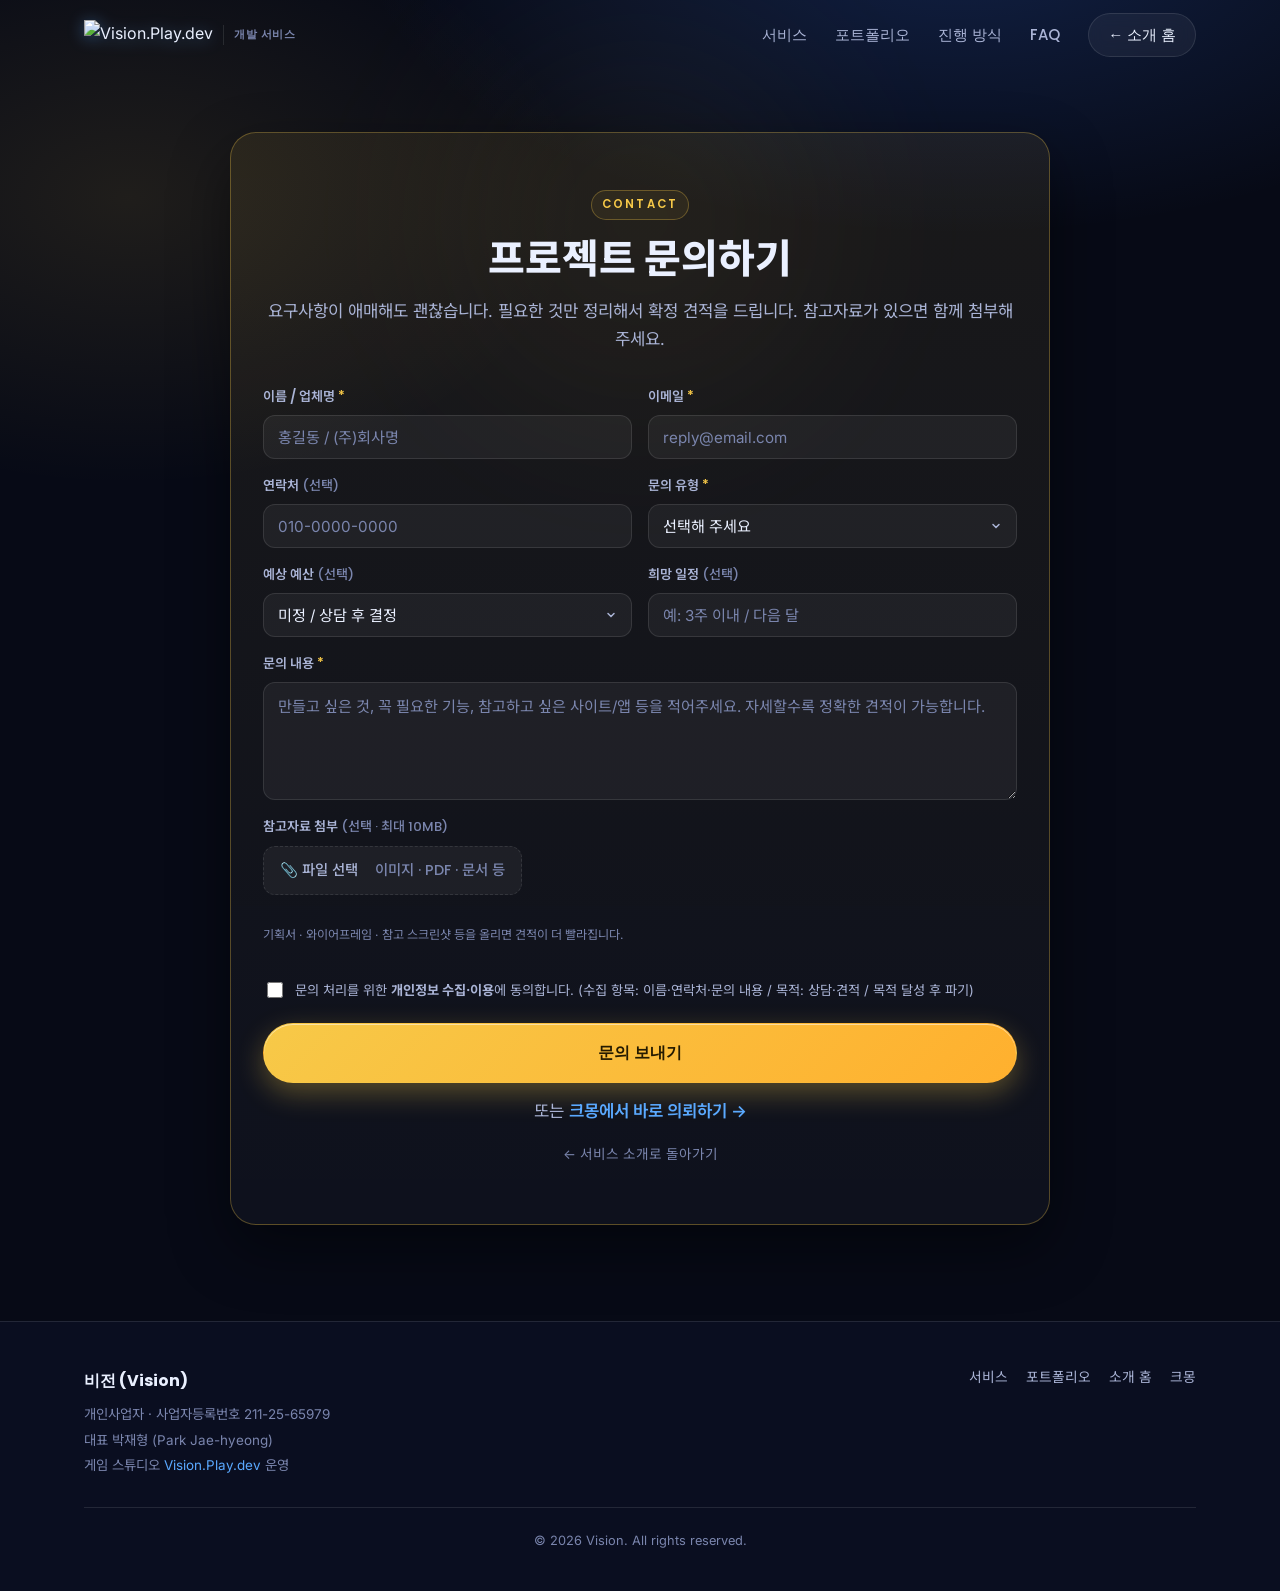
==== contact/index.html @ 959bc7f0 "feat: dev.visionplaydev.uk 서브도메인 사이트 (visionplaydev.uk/dev 에서 이전)" ====
<!DOCTYPE html>
<html lang="ko">
<head>
  <meta charset="UTF-8" />
  <meta name="viewport" content="width=device-width, initial-scale=1.0" />
  <title>프로젝트 문의하기 — 비전 개발 서비스</title>
  <meta name="description" content="홈페이지·앱·백엔드 개발 문의. 요구사항이 애매해도 정리부터 도와드립니다. 참고자료 첨부 가능, 보통 1영업일 내 회신." />
  <meta name="theme-color" content="#070a16" />
  <meta name="robots" content="noindex,follow" />
  <link rel="icon" type="image/png" href="/assets/favicon.png?v=1" />
  <link rel="apple-touch-icon" href="/assets/favicon.png?v=1" />
  <link rel="canonical" href="https://dev.visionplaydev.uk/contact/" />

  <meta property="og:type" content="website" />
  <meta property="og:locale" content="ko_KR" />
  <meta property="og:title" content="프로젝트 문의하기 — 비전 개발 서비스" />
  <meta property="og:description" content="홈페이지·앱·백엔드 개발 문의. 참고자료 첨부 가능, 보통 1영업일 내 회신." />
  <meta property="og:url" content="https://dev.visionplaydev.uk/contact/" />
  <meta property="og:image" content="https://visionplaydev.uk/assets/app-icon.png" />
  <meta name="twitter:card" content="summary" />

  <link rel="preconnect" href="https://fonts.googleapis.com" />
  <link rel="preconnect" href="https://fonts.gstatic.com" crossorigin />
  <link href="https://fonts.googleapis.com/css2?family=Poppins:wght@500;600;700;800&family=Inter:wght@400;500;600;700&family=Noto+Sans+KR:wght@400;500;700;900&display=swap" rel="stylesheet" />
  <script src="https://challenges.cloudflare.com/turnstile/v0/api.js" async defer></script>

  <link rel="stylesheet" href="/dev.css" />
</head>
<body>

  <!-- ================= HEADER ================= -->
  <header class="site-header" id="top">
    <div class="container nav-bar">
      <a class="brand" href="/" aria-label="비전 개발 서비스 홈">
        <img src="/assets/vpd-logo.png" alt="Vision.Play.dev" />
        <span class="brand-tag">개발 서비스</span>
      </a>
      <nav class="nav-links" aria-label="주요">
        <a href="/#services">서비스</a>
        <a href="/#portfolio">포트폴리오</a>
        <a href="/#process">진행 방식</a>
        <a href="/#faq">FAQ</a>
        <a class="btn btn-ghost nav-cta" href="/">← 소개 홈</a>
      </nav>
      <button class="nav-toggle" aria-label="메뉴" aria-expanded="false"><span></span><span></span><span></span></button>
    </div>
    <nav class="mobile-menu" hidden aria-label="모바일">
      <a href="/#services">서비스</a>
      <a href="/#portfolio">포트폴리오</a>
      <a href="/#process">진행 방식</a>
      <a href="/#faq">FAQ</a>
      <a href="/">← 소개 홈</a>
    </nav>
  </header>

  <!-- ================= 문의 폼 ================= -->
  <section class="contact" style="padding:132px 0 96px">
    <div class="hero-bg"></div>
    <div class="stars" id="stars"></div>
    <div class="aurora" style="width:520px;height:520px;background:radial-gradient(circle,rgba(247,201,72,.16),transparent 70%);left:50%;top:-40px;transform:translateX(-50%)"></div>
    <div class="container">
      <div class="contact-card">
        <span class="eyebrow" id="cEye">Contact</span>
        <h1 id="cTitle" style="font-size:clamp(1.6rem,5.2vw,2.5rem);margin-top:16px">프로젝트 문의하기</h1>
        <p id="cIntro">요구사항이 애매해도 괜찮습니다. 필요한 것만 정리해서 확정 견적을 드립니다. 참고자료가 있으면 함께 첨부해 주세요.</p>

        <form class="cform" id="devForm" novalidate>
          <div class="cform-grid">
            <div class="field">
              <label for="f-name">이름 / 업체명 <span class="req">*</span></label>
              <input id="f-name" name="name" type="text" required placeholder="홍길동 / (주)회사명" autocomplete="name" />
            </div>
            <div class="field">
              <label for="f-email">이메일 <span class="req">*</span></label>
              <input id="f-email" name="email" type="email" required placeholder="reply@email.com" autocomplete="email" />
            </div>
            <div class="field">
              <label for="f-phone">연락처 <span class="opt">(선택)</span></label>
              <input id="f-phone" name="phone" type="tel" placeholder="010-0000-0000" autocomplete="tel" />
            </div>
            <div class="field">
              <label for="f-type">문의 유형 <span class="req">*</span></label>
              <select id="f-type" name="type" required>
                <option value="" disabled selected>선택해 주세요</option>
                <option>홈페이지 · 웹</option>
                <option>랜딩페이지</option>
                <option>문의 · 예약 폼</option>
                <option>쇼핑몰 · 결제</option>
                <option>API · 백엔드 · 서버</option>
                <option>앱 개발</option>
                <option>자동화 · AI · 기타</option>
              </select>
            </div>
            <div class="field">
              <label for="f-budget">예상 예산 <span class="opt">(선택)</span></label>
              <select id="f-budget" name="budget">
                <option value="" selected>미정 / 상담 후 결정</option>
                <option>~ 50만원</option>
                <option>50 ~ 150만원</option>
                <option>150 ~ 300만원</option>
                <option>300만원 이상</option>
              </select>
            </div>
            <div class="field">
              <label for="f-timeline">희망 일정 <span class="opt">(선택)</span></label>
              <input id="f-timeline" name="timeline" type="text" placeholder="예: 3주 이내 / 다음 달" />
            </div>
            <div class="field full">
              <label for="f-message">문의 내용 <span class="req">*</span></label>
              <textarea id="f-message" name="message" required placeholder="만들고 싶은 것, 꼭 필요한 기능, 참고하고 싶은 사이트/앱 등을 적어주세요. 자세할수록 정확한 견적이 가능합니다."></textarea>
            </div>
            <div class="field full file-field">
              <label>참고자료 첨부 <span class="opt">(선택 · 최대 10MB)</span></label>
              <label class="file-btn" for="f-files">📎 파일 선택 &nbsp;<span class="opt">이미지 · PDF · 문서 등</span></label>
              <input id="f-files" name="files" type="file" multiple />
              <div class="file-list" id="fileList"></div>
              <div class="file-hint">기획서 · 와이어프레임 · 참고 스크린샷 등을 올리면 견적이 더 빨라집니다.</div>
            </div>
          </div>

          <div class="honeypot" aria-hidden="true"><label>이 칸은 비워두세요<input type="text" name="honeypot" tabindex="-1" autocomplete="off" /></label></div>

          <div class="cf-row">
            <div class="cf-turnstile" data-sitekey="0x4AAAAAADtVoc3ixjWb9UQ_" data-theme="dark"></div>
            <label class="consent"><input type="checkbox" id="f-consent" required /><span>문의 처리를 위한 <b style="color:var(--ink-soft)">개인정보 수집·이용</b>에 동의합니다. (수집 항목: 이름·연락처·문의 내용 / 목적: 상담·견적 / 목적 달성 후 파기)</span></label>
          </div>

          <button type="submit" class="btn btn-primary btn-submit" id="submitBtn">문의 보내기</button>
        </form>

        <!-- 에러 메시지 (폼 밖 → 폼 안 숨겨져도 보임) -->
        <div class="form-msg" id="formMsg" role="status" aria-live="polite"></div>

        <!-- 전송 완료 화면 -->
        <div id="doneBox" style="display:none;text-align:center;padding:8px 0 4px">
          <div style="width:70px;height:70px;margin:6px auto 22px;border-radius:50%;display:flex;align-items:center;justify-content:center;background:rgba(67,217,163,.14);border:1px solid rgba(67,217,163,.4)">
            <svg width="36" height="36" viewBox="0 0 24 24" fill="none" stroke="#43d9a3" stroke-width="2.6" stroke-linecap="round" stroke-linejoin="round"><path d="M20 6 9 17l-5-5"/></svg>
          </div>
          <h2 style="font-size:clamp(1.5rem,4.6vw,2.1rem)">문의가 접수되었습니다</h2>
          <p style="color:var(--ink-soft);margin-top:16px;font-size:1.03rem">보내주신 내용 확인 후 <b style="color:var(--ink)">보통 1영업일 이내</b>로 연락드리겠습니다.<br>소중한 문의 감사합니다! 🙏</p>
          <a class="btn btn-ghost" href="/" style="margin-top:28px">← 서비스 소개로 돌아가기</a>
        </div>

        <p class="form-alt" id="cAlt">또는 <a href="https://kmong.com/@VisionPlayDev" target="_blank" rel="noopener">크몽에서 바로 의뢰하기 →</a></p>
        <p id="cBack" style="margin-top:14px;text-align:center"><a href="/" style="color:var(--ink-dim);font-size:.85rem">← 서비스 소개로 돌아가기</a></p>
      </div>
    </div>
  </section>

  <!-- ================= FOOTER ================= -->
  <footer class="site-footer">
    <div class="container">
      <div class="foot-grid">
        <div class="foot-biz">
          <span class="bz-name">비전 (Vision)</span>
          개인사업자 · 사업자등록번호 211-25-65979<br>
          대표 박재형 (Park Jae-hyeong)<br>
          게임 스튜디오 <a href="https://visionplaydev.uk/" target="_blank" rel="noopener">Vision.Play.dev</a> 운영
        </div>
        <div class="foot-links">
          <a href="/#services">서비스</a>
          <a href="/#portfolio">포트폴리오</a>
          <a href="/">소개 홈</a>
          <a href="https://kmong.com/@VisionPlayDev" target="_blank" rel="noopener">크몽</a>
        </div>
      </div>
      <div class="foot-copy">© 2026 Vision. All rights reserved.</div>
    </div>
  </footer>

  <script src="/dev.js"></script>
  <script>
  /* ===== 문의 폼 (파일첨부 base64 → Apps Script → 시트 + 오라클 파일 + 메일) ===== */
  (function(){
    var form=document.getElementById('devForm'); if(!form) return;
    var FORM_ACTION='https://script.google.com/macros/s/AKfycbynr-1gxAlMALI7JBzzuoeRo1yzXWOlItXWUu-nw0VmFmGQImgWIJ8XqFjp1HZafDs9Jw/exec';
    var MAX_TOTAL=10*1024*1024; /* 10MB */
    var fileInput=document.getElementById('f-files');
    var fileList=document.getElementById('fileList');
    var msg=document.getElementById('formMsg');
    var btn=document.getElementById('submitBtn');
    var chosen=[];

    function fmt(b){return b<1024?b+'B':b<1048576?Math.round(b/1024)+'KB':(b/1048576).toFixed(1)+'MB';}
    function esc(s){return (''+s).replace(/[&<>"]/g,function(c){return {'&':'&amp;','<':'&lt;','>':'&gt;','"':'&quot;'}[c];});}
    function render(){
      fileList.innerHTML='';
      chosen.forEach(function(f,i){
        var d=document.createElement('div'); d.className='fi';
        d.innerHTML='<span>'+esc(f.name)+' · '+fmt(f.size)+'</span>';
        var rm=document.createElement('span'); rm.className='rm'; rm.textContent='✕'; rm.title='제거';
        rm.addEventListener('click',function(){chosen.splice(i,1);render();});
        d.appendChild(rm); fileList.appendChild(d);
      });
    }
    fileInput.addEventListener('change',function(){
      for(var i=0;i<fileInput.files.length;i++) chosen.push(fileInput.files[i]);
      fileInput.value=''; render();
    });
    function readB64(file){return new Promise(function(res,rej){var r=new FileReader();
      r.onload=function(){res({name:file.name,type:file.type||'application/octet-stream',data:(''+r.result).split(',')[1]});};
      r.onerror=rej; r.readAsDataURL(file);});}
    function show(t,ok){msg.textContent=t; msg.className='form-msg '+(ok?'ok':'err');}

    form.addEventListener('submit',async function(e){
      e.preventDefault();
      msg.className='form-msg';
      if(form.honeypot && form.honeypot.value) return; /* bot */
      if(!form.name.value.trim()||!form.email.value.trim()||!form.type.value||!form.message.value.trim()){show('필수 항목(*)을 모두 입력해 주세요.',false);return;}
      if(!document.getElementById('f-consent').checked){show('개인정보 수집·이용에 동의해 주세요.',false);return;}
      var tk=form.querySelector('[name="cf-turnstile-response"]'); var token=tk?tk.value:'';
      if(!token){show('잠시 후 스팸 방지 확인이 완료되면 다시 눌러주세요.',false);return;}
      var total=0; chosen.forEach(function(f){total+=f.size;});
      if(total>MAX_TOTAL){show('첨부파일 총 용량이 10MB를 넘습니다. 용량을 줄여 다시 시도해 주세요.',false);return;}
      if(!FORM_ACTION){show('문의 폼을 준비 중입니다. 잠시 후 다시 시도하시거나 크몽으로 문의해 주세요.',false);return;}

      btn.disabled=true; btn.textContent='보내는 중…';
      try{
        var files=[]; for(var i=0;i<chosen.length;i++) files.push(await readB64(chosen[i]));
        var fd=new FormData();
        fd.append('name',form.name.value.trim());
        fd.append('email',form.email.value.trim());
        fd.append('phone',form.phone.value.trim());
        fd.append('type',form.type.value);
        fd.append('budget',form.budget.value);
        fd.append('timeline',form.timeline.value.trim());
        fd.append('message',form.message.value.trim());
        fd.append('files',JSON.stringify(files));
        fd.append('honeypot',form.honeypot?form.honeypot.value:'');
        fd.append('cf-turnstile-response',token);
        fd.append('page',location.href);
        fd.append('userAgent',navigator.userAgent);
        var res=await fetch(FORM_ACTION,{method:'POST',body:fd});
        var data=await res.json();
        if(data && data.result==='success'){
          msg.className='form-msg';
          form.style.display='none';
          ['cEye','cTitle','cIntro','cAlt','cBack'].forEach(function(id){var el=document.getElementById(id); if(el) el.style.display='none';});
          var done=document.getElementById('doneBox');
          done.style.display='block';
          done.scrollIntoView({behavior:'smooth',block:'center'});
        }else{
          show('전송에 실패했습니다 ('+((data&&data.error)||'unknown')+'). 잠시 후 다시 시도하거나 크몽으로 문의해 주세요.',false);
          btn.disabled=false; btn.textContent='문의 보내기';
          if(window.turnstile){try{turnstile.reset();}catch(_){}}
        }
      }catch(err){
        show('전송 중 오류가 발생했습니다. 네트워크 확인 후 다시 시도해 주세요.',false);
        btn.disabled=false; btn.textContent='문의 보내기';
        if(window.turnstile){try{turnstile.reset();}catch(_){}}
      }
    });
  })();
  </script>
</body>
</html>
---- dev.css ----
/* =========================================================
   비전 개발 서비스 — 공유 스타일 (/dev/ + /dev/contact/)
   Dark premium, glowing-block aesthetic
   ========================================================= */
:root{
  --bg:#070a16; --bg-2:#0a0e20;
  --panel:rgba(255,255,255,.04); --panel-brd:rgba(255,255,255,.10);
  --ink:#eaf0ff; --ink-soft:#aab4d6; --ink-dim:#7a85ad;
  --gold:#f7c948; --gold-2:#ffb02e; --blue:#5aa9ff; --blue-2:#3a7bff;
  --teal:#34d6d6; --red:#ef4a52; --purple:#9b6bff; --green:#43d9a3;
  --maxw:1160px; --radius:18px;
  --shadow:0 24px 60px rgba(0,0,0,.45);
  --ease:cubic-bezier(.22,.61,.36,1);
}
*{box-sizing:border-box}
html{scroll-behavior:smooth}
body{
  margin:0; background:var(--bg); color:var(--ink);
  font-family:"Inter","Noto Sans KR",system-ui,-apple-system,sans-serif;
  line-height:1.7; overflow-x:hidden;
  word-break:keep-all; overflow-wrap:break-word;
  -webkit-user-select:none;-ms-user-select:none;user-select:none;-webkit-touch-callout:none;
  -webkit-font-smoothing:antialiased;
}
img{max-width:100%;display:block}
a{color:inherit;text-decoration:none}
h1,h2,h3,h4{font-family:"Poppins","Noto Sans KR",sans-serif;line-height:1.18;margin:0;font-weight:800}
p{margin:0}
.container{width:100%;max-width:var(--maxw);margin:0 auto;padding:0 24px}
section{scroll-margin-top:80px;position:relative}
h1,h2,h3,h4,p,li,.chip,.svc-card p,.pf-desc{word-break:keep-all;overflow-wrap:break-word}

.eyebrow{
  display:inline-block;font-family:"Poppins",sans-serif;
  font-size:.72rem;font-weight:600;letter-spacing:.18em;text-transform:uppercase;color:var(--gold);
  padding:.35em .9em;border:1px solid rgba(247,201,72,.3);border-radius:999px;background:rgba(247,201,72,.06);
}
.grad-text{
  background:linear-gradient(100deg,var(--gold) 0%,#ffe9a8 45%,var(--blue) 100%);
  -webkit-background-clip:text;background-clip:text;color:transparent;
}
.sec-head{max-width:720px;margin:0 auto 52px;text-align:center}
.sec-head h2{font-size:clamp(1.4rem,4.6vw,2.5rem)}
.sec-head p{color:var(--ink-soft);margin-top:14px;font-size:1.03rem}
.sec-pad{padding:88px 0}

/* ---- Buttons ---- */
.btn{display:inline-flex;align-items:center;justify-content:center;gap:.5em;
  font-family:"Poppins",sans-serif;font-weight:600;font-size:.98rem;
  padding:.9em 1.6em;border-radius:999px;cursor:pointer;border:1px solid transparent;
  transition:transform .25s var(--ease),box-shadow .25s var(--ease),background .25s;white-space:nowrap}
.btn-primary{color:#241a00;background:linear-gradient(135deg,var(--gold) 0%,var(--gold-2) 100%);
  box-shadow:0 10px 28px rgba(247,201,72,.32),inset 0 1px 0 rgba(255,255,255,.5)}
.btn-primary:hover{transform:translateY(-3px);box-shadow:0 16px 38px rgba(247,201,72,.45),inset 0 1px 0 rgba(255,255,255,.5)}
.btn-ghost{color:var(--ink);background:rgba(255,255,255,.05);border-color:var(--panel-brd);backdrop-filter:blur(8px)}
.btn-ghost:hover{background:rgba(255,255,255,.1);transform:translateY(-3px)}
.btn-kmong{color:#fff;background:linear-gradient(135deg,#ff6b35,#ff4d6d);box-shadow:0 10px 28px rgba(255,77,109,.3)}
.btn-kmong:hover{transform:translateY(-3px);box-shadow:0 16px 38px rgba(255,77,109,.42)}

/* ---- FX layers ---- */
.stars{position:absolute;inset:0;overflow:hidden;pointer-events:none;z-index:0}
.star-dot{position:absolute;background:#fff;border-radius:50%;opacity:0;animation:twinkle 4s infinite ease-in-out}
@keyframes twinkle{0%,100%{opacity:.12}50%{opacity:.85}}
.aurora{position:absolute;border-radius:50%;filter:blur(90px);opacity:.5;pointer-events:none;z-index:0}

/* ---- Header ---- */
.site-header{position:fixed;inset:0 0 auto 0;z-index:60;transition:background .3s,backdrop-filter .3s,border-color .3s;border-bottom:1px solid transparent}
.site-header.scrolled{background:rgba(7,10,22,.8);backdrop-filter:blur(14px) saturate(1.3);border-bottom-color:var(--panel-brd)}
.nav-bar{display:flex;align-items:center;justify-content:space-between;height:70px}
.brand{display:flex;align-items:center;gap:10px}
.brand img{height:30px;width:auto;filter:drop-shadow(0 2px 8px rgba(90,169,255,.4))}
.brand .brand-tag{font-family:"Poppins",sans-serif;font-weight:600;font-size:.7rem;letter-spacing:.05em;color:var(--ink-dim);
  border-left:1px solid var(--panel-brd);padding-left:10px}
.nav-links{display:flex;align-items:center;gap:28px}
.nav-links a{font-family:"Poppins",sans-serif;font-weight:500;font-size:.94rem;color:var(--ink-soft);transition:color .2s}
.nav-links a:hover{color:var(--ink)}
.nav-links .nav-cta{padding:.55em 1.25em;color:var(--ink)}
.nav-toggle{display:none;flex-direction:column;gap:5px;background:none;border:0;cursor:pointer;padding:8px}
.nav-toggle span{width:24px;height:2px;background:var(--ink);border-radius:2px;transition:.3s}
.nav-toggle[aria-expanded="true"] span:nth-child(1){transform:translateY(7px) rotate(45deg)}
.nav-toggle[aria-expanded="true"] span:nth-child(2){opacity:0}
.nav-toggle[aria-expanded="true"] span:nth-child(3){transform:translateY(-7px) rotate(-45deg)}
.mobile-menu{display:none;flex-direction:column;gap:2px;padding:8px 24px 20px;background:rgba(7,10,22,.97);backdrop-filter:blur(14px);border-bottom:1px solid var(--panel-brd)}
.mobile-menu:not([hidden]){display:flex}
.mobile-menu a{font-family:"Poppins",sans-serif;padding:13px 6px;color:var(--ink-soft);border-bottom:1px solid rgba(255,255,255,.05)}
.mobile-menu a:hover{color:var(--gold)}

/* ---- Hero ---- */
.hero{position:relative;padding:150px 0 90px;overflow:hidden}
.hero-bg{position:absolute;inset:0;z-index:0;background:
  radial-gradient(1000px 500px at 75% -5%,rgba(58,123,255,.20),transparent 60%),
  radial-gradient(760px 480px at 10% 15%,rgba(247,201,72,.10),transparent 60%)}
.hero .container{position:relative;z-index:2;max-width:940px;text-align:center}
.hero h1{font-size:clamp(1.7rem,6vw,3.7rem);letter-spacing:-.01em}
.hero-sub{margin:22px auto 0;max-width:660px;color:var(--ink-soft);font-size:clamp(1rem,2.2vw,1.18rem)}
.hero-cta{display:flex;gap:14px;justify-content:center;flex-wrap:wrap;margin-top:34px}
.hero-chips{display:flex;gap:10px;justify-content:center;flex-wrap:wrap;margin-top:40px;list-style:none;padding:0}
.hero-chips li{display:flex;align-items:center;gap:8px;font-size:.86rem;color:var(--ink-soft);
  padding:.5em 1em;border:1px solid var(--panel-brd);border-radius:999px;background:var(--panel)}
.hero-chips li b{color:var(--gold);font-weight:700}
.dot{width:6px;height:6px;border-radius:50%;background:var(--green);box-shadow:0 0 10px var(--green)}

/* ---- Stats ---- */
.stats{border-top:1px solid var(--panel-brd);border-bottom:1px solid var(--panel-brd);background:rgba(255,255,255,.015)}
.stats-grid{display:grid;grid-template-columns:repeat(4,1fr);gap:0}
.stat{padding:38px 20px;text-align:center;border-right:1px solid var(--panel-brd)}
.stat:last-child{border-right:0}
.stat .num{font-family:"Poppins",sans-serif;font-weight:800;font-size:2.2rem;line-height:1}
.stat .lbl{margin-top:10px;color:var(--ink-soft);font-size:.9rem}

/* ---- Generic panel grid ---- */
.grid{display:grid;gap:20px}
.g-2{grid-template-columns:repeat(2,1fr)}
.g-3{grid-template-columns:repeat(3,1fr)}
.g-4{grid-template-columns:repeat(4,1fr)}
.card{background:var(--panel);border:1px solid var(--panel-brd);border-radius:var(--radius);padding:26px;transition:transform .3s var(--ease),border-color .3s,background .3s}
.card:hover{transform:translateY(-5px);border-color:rgba(247,201,72,.35);background:rgba(255,255,255,.06)}

/* ---- 추천 대상 ---- */
.aud-list{list-style:none;padding:0;margin:0;display:grid;grid-template-columns:1fr 1fr;gap:14px}
.aud-list li{display:flex;gap:13px;align-items:flex-start;background:var(--panel);border:1px solid var(--panel-brd);border-radius:14px;padding:16px 18px;color:var(--ink-soft)}
.aud-list li svg{flex:none;margin-top:3px}

/* ---- 서비스 카드 ---- */
.svc-card .svc-ico{width:46px;height:46px;border-radius:12px;display:flex;align-items:center;justify-content:center;
  background:linear-gradient(135deg,rgba(247,201,72,.16),rgba(90,169,255,.12));border:1px solid var(--panel-brd);margin-bottom:16px}
.svc-card h3{font-size:1.12rem;margin-bottom:8px}
.svc-card p{color:var(--ink-soft);font-size:.92rem;margin-bottom:14px}
.svc-card ul{list-style:none;padding:0;margin:0;display:flex;flex-wrap:wrap;gap:7px}
.svc-card ul li{font-size:.78rem;color:var(--ink-dim);border:1px solid var(--panel-brd);border-radius:999px;padding:.28em .7em}

/* ---- 가격 패키지 ---- */
.pkg-wrap{max-width:960px;margin:0 auto}
.pkg-grid{display:grid;grid-template-columns:repeat(3,1fr);gap:18px}
.pkg{background:var(--panel);border:1px solid var(--panel-brd);border-radius:var(--radius);padding:28px 24px;position:relative}
.pkg.feat{border-color:rgba(247,201,72,.5);background:linear-gradient(180deg,rgba(247,201,72,.08),rgba(255,255,255,.03))}
.pkg .tier{font-family:"Poppins",sans-serif;font-weight:700;letter-spacing:.06em;font-size:.82rem;color:var(--gold);text-transform:uppercase}
.pkg .price{font-family:"Poppins",sans-serif;font-weight:800;font-size:2rem;margin:8px 0 4px}
.pkg .price small{font-size:.9rem;font-weight:500;color:var(--ink-soft)}
.pkg .badge{position:absolute;top:-12px;right:18px;background:linear-gradient(135deg,var(--gold),var(--gold-2));color:#241a00;
  font-family:"Poppins",sans-serif;font-weight:700;font-size:.7rem;padding:.35em .9em;border-radius:999px}
.pkg ul{list-style:none;padding:0;margin:18px 0 0;display:flex;flex-direction:column;gap:11px}
.pkg ul li{display:flex;gap:9px;align-items:flex-start;font-size:.9rem;color:var(--ink-soft)}
.pkg ul li svg{flex:none;margin-top:4px}
.pkg-note{text-align:center;color:var(--ink-dim);font-size:.9rem;margin-top:26px}

/* ---- 제공 내용 ---- */
.incl{display:grid;grid-template-columns:repeat(3,1fr);gap:16px;max-width:900px;margin:0 auto}
.incl div{display:flex;gap:12px;align-items:center;background:var(--panel);border:1px solid var(--panel-brd);border-radius:14px;padding:16px 18px;color:var(--ink);font-size:.95rem;font-weight:500}
.incl svg{flex:none}

/* ---- 포트폴리오 ---- */
.pf-card{overflow:hidden;padding:0}
.pf-thumb{aspect-ratio:16/10;overflow:hidden;background:#0d1226;border-bottom:1px solid var(--panel-brd)}
.pf-thumb img{width:100%;height:100%;object-fit:cover;object-position:top center;transition:transform .5s var(--ease)}
.pf-card:hover .pf-thumb img{transform:scale(1.05)}
.pf-body{padding:22px 24px 26px}
.pf-body h3{font-size:1.15rem;display:flex;align-items:center;gap:9px}
.pf-tag{font-size:.72rem;color:var(--gold);font-weight:600;font-family:"Poppins",sans-serif}
.pf-desc{color:var(--ink-soft);font-size:.9rem;margin:8px 0 14px}
.pf-tech{display:flex;flex-wrap:wrap;gap:6px}
.pf-tech span{font-size:.72rem;color:var(--ink-dim);border:1px solid var(--panel-brd);border-radius:999px;padding:.26em .66em}
.pf-link{display:inline-flex;align-items:center;gap:5px;margin-top:14px;font-size:.82rem;color:var(--blue);font-weight:600}

/* ---- 진행 과정 ---- */
.steps{display:grid;grid-template-columns:repeat(5,1fr);gap:16px;counter-reset:step}
.step{text-align:center;position:relative}
.step .n{width:44px;height:44px;margin:0 auto 14px;border-radius:50%;display:flex;align-items:center;justify-content:center;
  font-family:"Poppins",sans-serif;font-weight:700;background:linear-gradient(135deg,rgba(247,201,72,.18),rgba(90,169,255,.14));
  border:1px solid rgba(247,201,72,.35);color:var(--gold)}
.step h4{font-size:.98rem;margin-bottom:6px}
.step p{font-size:.82rem;color:var(--ink-dim)}

/* ---- 안심/작업방식 ---- */
.trust-grid{display:grid;grid-template-columns:1fr 1fr;gap:18px}
.trust{display:flex;gap:16px;background:var(--panel);border:1px solid var(--panel-brd);border-radius:16px;padding:22px 24px}
.trust .t-ico{width:42px;height:42px;flex:none;border-radius:11px;display:flex;align-items:center;justify-content:center;background:rgba(67,217,163,.12);border:1px solid rgba(67,217,163,.25)}
.trust h4{font-size:1.02rem;margin-bottom:5px}
.trust p{color:var(--ink-soft);font-size:.9rem}

/* ---- FAQ ---- */
.faq{max-width:820px;margin:0 auto;display:flex;flex-direction:column;gap:12px}
.faq details{background:var(--panel);border:1px solid var(--panel-brd);border-radius:14px;overflow:hidden}
.faq summary{cursor:pointer;padding:18px 22px;font-family:"Poppins","Noto Sans KR",sans-serif;font-weight:600;font-size:1rem;
  list-style:none;display:flex;justify-content:space-between;align-items:center;gap:12px}
.faq summary::-webkit-details-marker{display:none}
.faq summary::after{content:"+";font-size:1.4rem;color:var(--gold);transition:transform .25s}
.faq details[open] summary::after{transform:rotate(45deg)}
.faq p{padding:0 22px 20px;color:var(--ink-soft);font-size:.94rem}

/* ---- 문의 CTA ---- */
.contact{position:relative;overflow:hidden}
.contact-card{position:relative;z-index:2;max-width:820px;margin:0 auto;text-align:center;
  background:linear-gradient(180deg,rgba(247,201,72,.08),rgba(255,255,255,.03));
  border:1px solid rgba(247,201,72,.3);border-radius:26px;padding:56px 32px;box-shadow:var(--shadow)}
.contact-card h2{font-size:clamp(1.5rem,4.8vw,2.6rem)}
.contact-card p{color:var(--ink-soft);margin-top:14px;font-size:1.05rem}
.contact-cta{display:flex;gap:14px;justify-content:center;flex-wrap:wrap;margin-top:32px}
.contact-sub{margin-top:22px;font-size:.85rem;color:var(--ink-dim)}

/* ---- Footer ---- */
.site-footer{border-top:1px solid var(--panel-brd);padding:44px 0 40px;background:var(--bg-2)}
.foot-grid{display:flex;justify-content:space-between;align-items:flex-start;gap:24px;flex-wrap:wrap}
.foot-biz{color:var(--ink-dim);font-size:.84rem;line-height:1.9}
.foot-biz .bz-name{color:var(--ink);font-family:"Poppins",sans-serif;font-weight:700;font-size:1rem;margin-bottom:6px;display:block}
.foot-biz a{color:var(--blue)}
.foot-links{display:flex;gap:18px;font-size:.86rem;color:var(--ink-soft)}
.foot-copy{margin-top:28px;padding-top:22px;border-top:1px solid var(--panel-brd);color:var(--ink-dim);font-size:.8rem;text-align:center}

/* ---- Contact form ---- */
input,textarea,select{-webkit-user-select:text;-ms-user-select:text;user-select:text}
.cform{margin-top:32px;text-align:left}
.cform-grid{display:grid;grid-template-columns:1fr 1fr;gap:16px}
.field{display:flex;flex-direction:column;gap:7px}
.field.full{grid-column:1/-1}
.field label{font-size:.82rem;font-weight:600;color:var(--ink-soft);font-family:"Poppins","Noto Sans KR",sans-serif}
.field label .req{color:var(--gold)}
.field label .opt{color:var(--ink-dim);font-weight:500}
.field input,.field select,.field textarea{
  width:100%;background:rgba(255,255,255,.05);border:1px solid var(--panel-brd);border-radius:12px;
  color:var(--ink);font-family:inherit;font-size:.95rem;padding:.75em .9em;outline:none;
  transition:border-color .2s,background .2s;-webkit-appearance:none;appearance:none}
.field textarea{resize:vertical;min-height:118px;line-height:1.6}
.field input:focus,.field select:focus,.field textarea:focus{border-color:rgba(247,201,72,.55);background:rgba(255,255,255,.08)}
.field input::placeholder,.field textarea::placeholder{color:var(--ink-dim)}
.field select{cursor:pointer;padding-right:2.4em;
  background-image:url("data:image/svg+xml,%3Csvg xmlns='http://www.w3.org/2000/svg' width='12' height='12' viewBox='0 0 24 24' fill='none' stroke='%23aab4d6' stroke-width='3' stroke-linecap='round'%3E%3Cpath d='M6 9l6 6 6-6'/%3E%3C/svg%3E");
  background-repeat:no-repeat;background-position:right .9em center}
.field select option{color:#10131f;background:#fff}
.file-field label.file-btn{display:inline-flex;align-items:center;gap:9px;cursor:pointer;width:fit-content;
  background:rgba(255,255,255,.05);border:1px dashed var(--panel-brd);border-radius:12px;padding:.8em 1.1em;
  color:var(--ink-soft);font-size:.9rem;font-weight:500;transition:border-color .2s,background .2s}
.file-btn:hover{border-color:rgba(247,201,72,.5);background:rgba(255,255,255,.08);color:var(--ink)}
.file-field input[type=file]{display:none}
.file-list{margin-top:9px;display:flex;flex-direction:column;gap:6px}
.file-list .fi{display:flex;align-items:center;justify-content:space-between;gap:10px;font-size:.82rem;color:var(--ink-soft);
  background:rgba(255,255,255,.04);border:1px solid var(--panel-brd);border-radius:9px;padding:.5em .8em}
.file-list .fi .rm{cursor:pointer;color:var(--red);font-weight:700;flex:none;padding:0 4px}
.file-hint{font-size:.76rem;color:var(--ink-dim);margin-top:7px}
.cf-row{margin-top:18px;display:flex;flex-direction:column;gap:16px;align-items:flex-start}
/* Turnstile 위젯 가운데 정렬 */
.cf-row .cf-turnstile{margin-left:auto;margin-right:auto}
.consent{display:flex;gap:9px;align-items:flex-start;font-size:.83rem;color:var(--ink-soft);cursor:pointer;line-height:1.55}
.consent input{margin-top:2px;accent-color:var(--gold);width:16px;height:16px;flex:none;-webkit-appearance:auto;appearance:auto}
.cform .btn-submit{margin-top:22px;width:100%;font-size:1.02rem;padding:1em}
.btn-submit:disabled{opacity:.6;cursor:progress}
.form-msg{margin-top:16px;padding:14px 16px;border-radius:12px;font-size:.92rem;display:none}
.form-msg.ok{display:block;background:rgba(67,217,163,.12);border:1px solid rgba(67,217,163,.4);color:#9be9cd}
.form-msg.err{display:block;background:rgba(239,74,82,.12);border:1px solid rgba(239,74,82,.4);color:#ffb3b7}
.form-alt{margin-top:24px;text-align:center;font-size:.88rem;color:var(--ink-dim)}
.form-alt a{color:var(--blue);font-weight:600}
.honeypot{position:absolute!important;left:-9999px!important;width:1px;height:1px;overflow:hidden;opacity:0}

/* ---- reveal ---- */
.reveal{opacity:0;transform:translateY(22px);transition:opacity .7s var(--ease),transform .7s var(--ease)}
.reveal.in{opacity:1;transform:none}

/* ---- Responsive ---- */
@media(max-width:900px){
  .g-4,.g-3{grid-template-columns:1fr 1fr}
  .stats-grid{grid-template-columns:1fr 1fr}
  .stat:nth-child(2){border-right:0}
  .stat:nth-child(1),.stat:nth-child(2){border-bottom:1px solid var(--panel-brd)}
  .steps{grid-template-columns:1fr 1fr 1fr}
  .pkg-grid{grid-template-columns:1fr}
  .incl{grid-template-columns:1fr 1fr}
}
@media(max-width:680px){
  .container{padding:0 18px}
  .d-br{display:none}
  .nav-links{display:none}
  .nav-toggle{display:flex}
  .g-2,.g-3,.g-4,.aud-list,.trust-grid,.incl,.cform-grid{grid-template-columns:1fr}
  .stats-grid{grid-template-columns:1fr 1fr}
  .steps{grid-template-columns:1fr 1fr}
  .sec-pad{padding:64px 0}
  .hero{padding:128px 0 70px}
  .contact-card{padding:44px 22px}
}
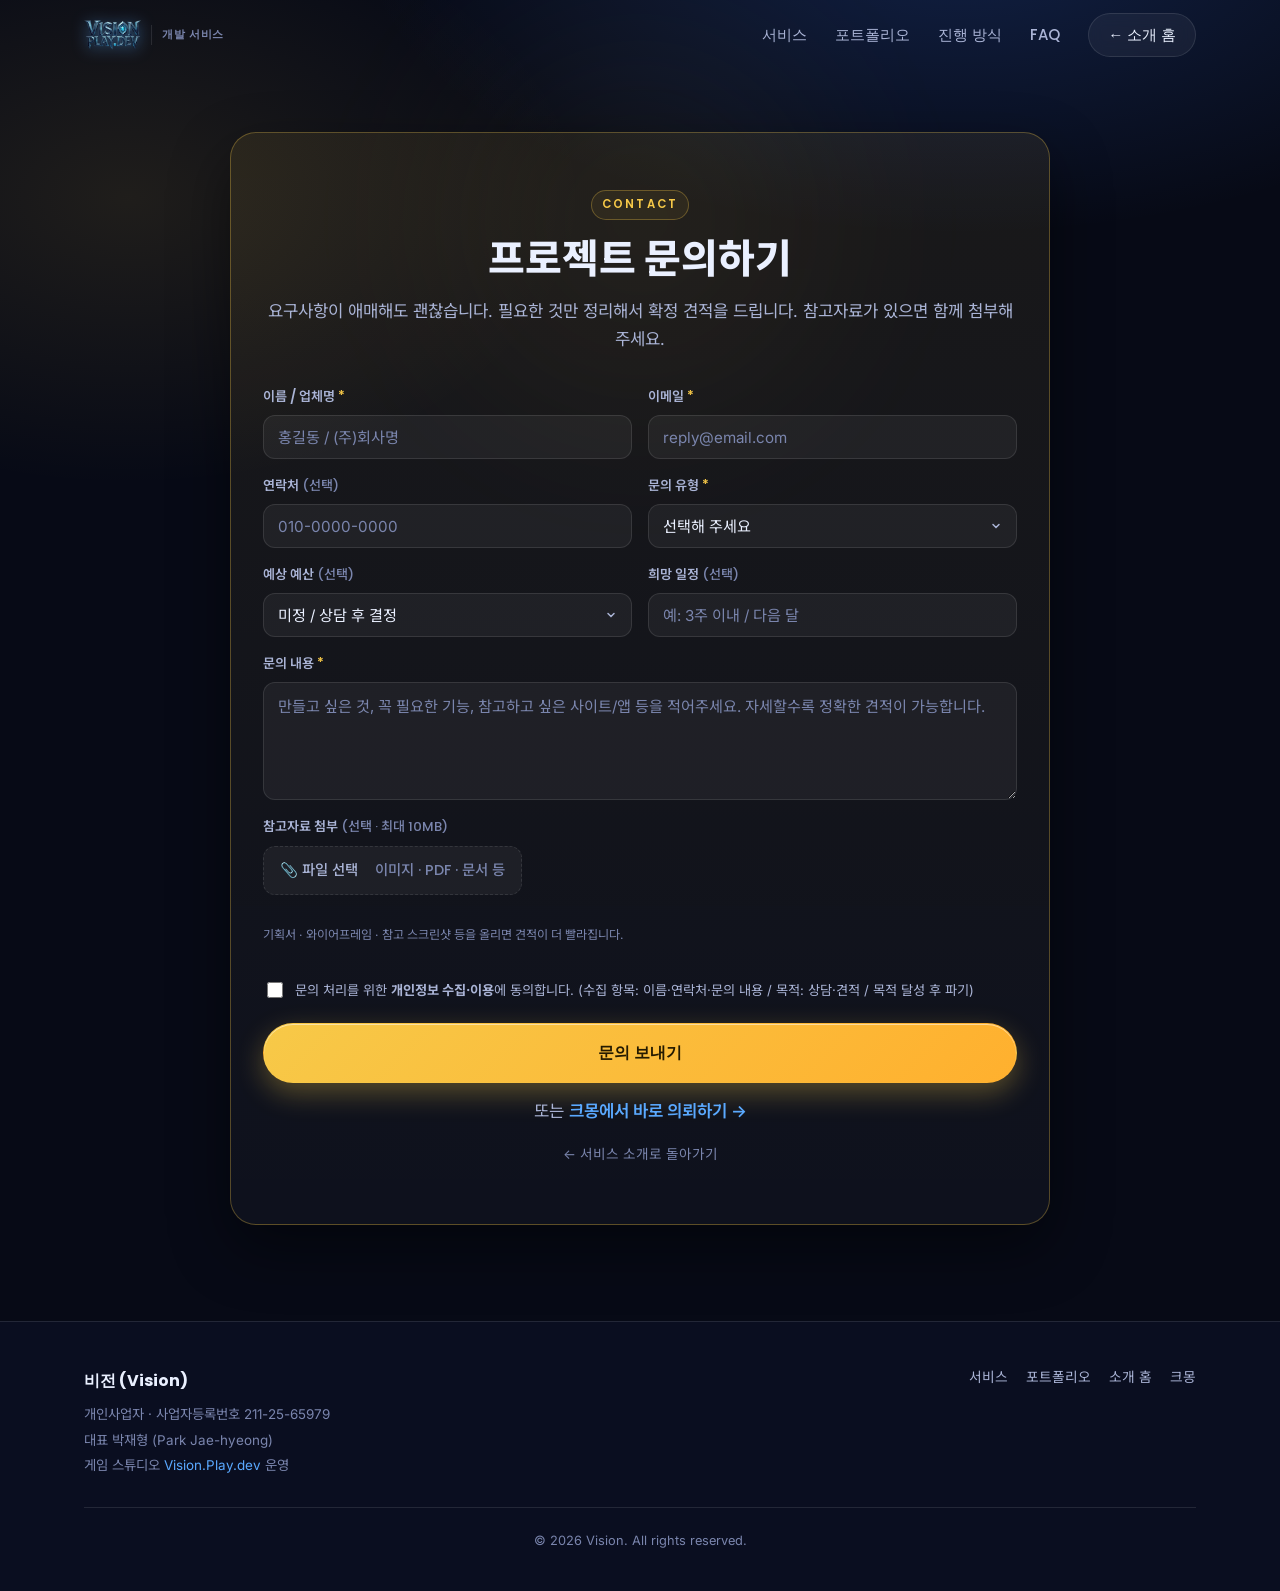
==== commit 4b962a8f: "seo(dev): 전용 OG 이미지(og.png) — 카톡/SNS 미리보기 게임아이콘→개발서비스 배너" ====
--- a/contact/index.html
+++ b/contact/index.html
@@ -16,8 +16,11 @@
   <meta property="og:title" content="프로젝트 문의하기 — 비전 개발 서비스" />
   <meta property="og:description" content="홈페이지·앱·백엔드 개발 문의. 참고자료 첨부 가능, 보통 1영업일 내 회신." />
   <meta property="og:url" content="https://dev.visionplaydev.uk/contact/" />
-  <meta property="og:image" content="https://visionplaydev.uk/assets/app-icon.png" />
-  <meta name="twitter:card" content="summary" />
+  <meta property="og:image" content="https://dev.visionplaydev.uk/assets/og.png" />
+  <meta property="og:image:width" content="1200" />
+  <meta property="og:image:height" content="630" />
+  <meta name="twitter:card" content="summary_large_image" />
+  <meta name="twitter:image" content="https://dev.visionplaydev.uk/assets/og.png" />
 
   <link rel="preconnect" href="https://fonts.googleapis.com" />
   <link rel="preconnect" href="https://fonts.gstatic.com" crossorigin />
